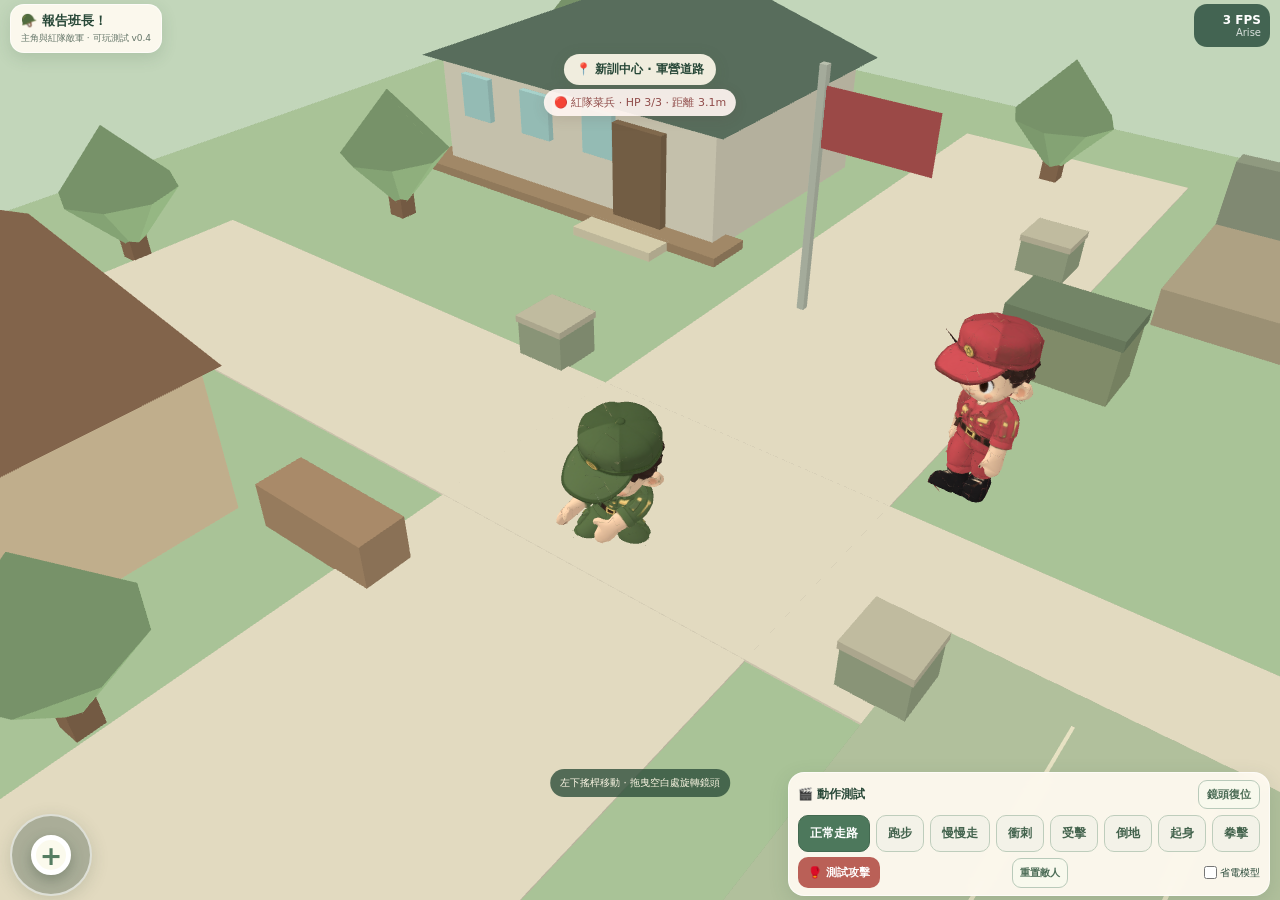
==== army-playtest.html @ dd738c08 "Add files via upload" ====
<!doctype html><html lang="zh-Hant"><head><meta charset="utf-8"><meta name="viewport" content="width=device-width,initial-scale=1,maximum-scale=1,user-scalable=no,viewport-fit=cover"><meta name="theme-color" content="#b8cbb1"><title>國軍模擬器｜Meshy 主角＋紅隊敵軍測試</title><link rel="stylesheet" href="./src/ui/playtest.css"></head><body>
<canvas id="world" aria-label="3D 國軍軍營遊戲測試場景"></canvas>
<header class="hud"><section class="title"><b>🪖 報告班長！</b><small>主角與紅隊敵軍 · 可玩測試 v0.4</small></section><div class="stats"><b id="fps">-- FPS</b><span id="state">載入中</span></div></header>
<div id="notice" class="notice">模型載入中…</div>
<div id="label" class="label">📍 新訓中心 · 集合場</div>
<div id="enemyStatus" class="enemy-status">🔴 紅隊菜兵　HP 3/3</div>
<div id="tip" class="tip">左下搖桿移動 · 拖曳空白處旋轉鏡頭</div>
<footer class="bottom"><div id="joy" class="joy"><div id="nub" class="nub"><span>+</span></div></div><section class="controls"><div class="controls-heading"><span>🎬 動作測試</span><button id="resetCamera" class="mini">鏡頭復位</button></div><div id="moves" class="moves"></div><div class="controls-lower"><button id="attack" class="attack">🥊 測試攻擊</button><button id="resetEnemy" class="mini">重置敵人</button><label><input type="checkbox" id="ecoview">省電模型</label></div></section></footer>
<div id="fatal" class="fatal" hidden></div>
<script type="module" src="./src/main.js"></script></body></html>
---- src/ui/playtest.css ----
:root{--ink:#284838;--paper:#fffaf0ef;--green:#466c55}*{box-sizing:border-box}html,body{width:100%;height:100%;overflow:hidden;margin:0;background:#b7c9b2;color:var(--ink);font-family:ui-rounded,"PingFang TC",system-ui,-apple-system,sans-serif;touch-action:none;-webkit-tap-highlight-color:transparent}button{font:inherit;cursor:pointer;touch-action:manipulation}#world{position:fixed;inset:0;width:100%;height:100%;touch-action:none;display:block}.hud{position:fixed;top:calc(env(safe-area-inset-top) + 8px);left:max(10px,env(safe-area-inset-left));right:max(10px,env(safe-area-inset-right));display:flex;align-items:flex-start;justify-content:space-between;gap:8px;pointer-events:none}.title{background:var(--paper);border-radius:14px;padding:10px 13px;box-shadow:0 5px 16px #35583a26;max-width:70%;border:1px solid #fff9}.title b{display:block;font-size:17px}.title small{display:block;font-size:10px;margin-top:2px;color:#637568}.stats{border-radius:13px;color:white;background:#315544e0;min-width:76px;font-size:12px;text-align:right;padding:9px}.stats b,.stats span{display:block}.stats span{font-size:10px;opacity:.8}.label{position:fixed;top:calc(env(safe-area-inset-top) + 88px);left:50%;transform:translateX(-50%);padding:7px 12px;border-radius:24px;background:#fffaebe9;box-shadow:0 3px 15px #51643e26;white-space:nowrap;font-size:12px;font-weight:800;max-width:95vw;text-overflow:ellipsis;overflow:hidden}.enemy-status{position:fixed;top:calc(env(safe-area-inset-top) + 128px);left:50%;transform:translateX(-50%);background:#fff6f1eb;border-radius:15px;padding:6px 10px;font-size:11px;color:#914d4b;white-space:nowrap;box-shadow:0 3px 13px #603a3a20}.notice{position:fixed;left:50%;top:39%;transform:translate(-50%,-50%);z-index:12;min-width:180px;max-width:85vw;text-align:center;border-radius:17px;background:#fff9ea;padding:16px 20px;font-size:14px;font-weight:750;box-shadow:0 6px 22px #2c493b30}.notice[hidden],.fatal[hidden]{display:none}.fatal{position:fixed;z-index:19;left:5vw;right:5vw;top:40%;border-radius:14px;background:#fff3e7;color:#8d3939;padding:17px;text-align:center}.tip{position:fixed;bottom:calc(env(safe-area-inset-bottom) + 178px);left:50%;transform:translateX(-50%);background:#2c4d39d8;color:#fff9e8;white-space:nowrap;font-size:10px;border-radius:17px;padding:7px 10px;pointer-events:none;opacity:.93}.bottom{position:fixed;bottom:0;left:0;right:0;padding:10px max(10px,env(safe-area-inset-right)) calc(env(safe-area-inset-bottom) + 8px) max(10px,env(safe-area-inset-left));display:flex;align-items:end;justify-content:space-between;gap:12px;pointer-events:none}.joy{width:105px;height:105px;flex-shrink:0;background:#3c574c56;border:2px solid #fff9;border-radius:50%;display:grid;place-items:center;box-shadow:0 4px 17px #3b513f2e;pointer-events:auto;touch-action:none}.nub{width:50px;height:50px;border-radius:50%;border:5px solid white;background:#fbfaed;display:grid;place-items:center;box-shadow:0 5px 14px #253d2d50;pointer-events:none}.nub span{font-size:27px;font-weight:800;color:#557d62}.controls{pointer-events:auto;border:1px solid #fff9;max-width:min(650px,calc(100vw - 126px));min-width:0;background:var(--paper);padding:10px 11px;border-radius:16px;box-shadow:0 6px 20px #35574426;backdrop-filter:blur(8px)}.controls-heading{display:flex;justify-content:space-between;align-items:center;font-size:12px;font-weight:800;margin-bottom:6px}.mini{border:1px solid #b9caba;border-radius:9px;color:#496a54;background:#f8f9ed;padding:6px 8px;font-weight:800;font-size:11px}.moves{display:flex;gap:6px;overflow-x:auto;overscroll-behavior-x:contain;scrollbar-width:none;padding-bottom:5px}.moves::-webkit-scrollbar{display:none}.moves button{white-space:nowrap;font-size:12px;padding:9px 11px;border-radius:10px;color:#43634d;background:#f3f2e8;border:1px solid #becdbc;font-weight:800;flex-shrink:0}.moves button.active{background:#4d785c;color:#fff;border-color:#436950}.controls-lower{display:flex;align-items:center;justify-content:space-between;gap:6px}.attack{background:#ba6057;color:white;border:0;border-radius:10px;font-size:11px;padding:8px 10px;font-weight:850}.controls-lower label{font-size:10px;white-space:nowrap}.controls-lower input{vertical-align:middle;accent-color:#507b5c}.controls-lower .mini{font-size:10px;padding:7px}.fatal b{display:block;margin-bottom:8px}@media (orientation:landscape){.title{padding:7px 10px}.title b{font-size:13px}.title small{font-size:9px}.hud{top:calc(env(safe-area-inset-top) + 4px)}.label{top:calc(env(safe-area-inset-top) + 54px)}.enemy-status{top:calc(env(safe-area-inset-top) + 89px)}.bottom{padding-bottom:calc(env(safe-area-inset-bottom) + 4px)}.joy{width:82px;height:82px}.nub{width:40px;height:40px}.controls{padding:7px 9px;max-width:70vw}.tip{bottom:calc(env(safe-area-inset-bottom) + 103px)}}@media (max-width:410px){.title b{font-size:14px}.controls{max-width:calc(100vw - 119px);padding:8px}.moves button{font-size:11px;padding:8px}.controls-lower{flex-wrap:wrap;justify-content:flex-start}.joy{width:94px;height:94px}.nub{width:44px;height:44px}.tip{bottom:calc(env(safe-area-inset-bottom) + 185px)}}
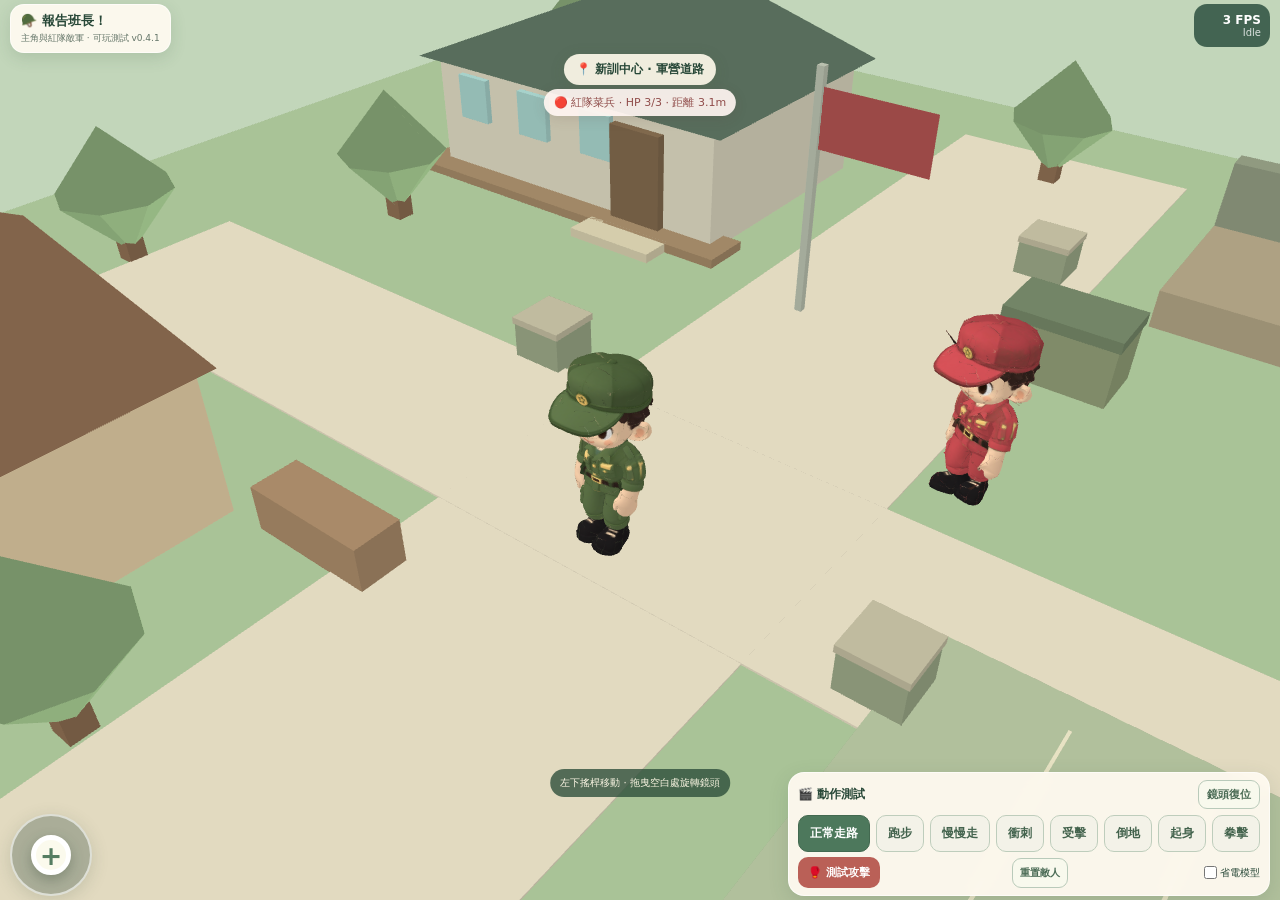
==== commit 05d57682: "Add files via upload" ====
--- a/army-playtest.html
+++ b/army-playtest.html
@@ -1,10 +1,10 @@
 <!doctype html><html lang="zh-Hant"><head><meta charset="utf-8"><meta name="viewport" content="width=device-width,initial-scale=1,maximum-scale=1,user-scalable=no,viewport-fit=cover"><meta name="theme-color" content="#b8cbb1"><title>國軍模擬器｜Meshy 主角＋紅隊敵軍測試</title><link rel="stylesheet" href="./src/ui/playtest.css"></head><body>
 <canvas id="world" aria-label="3D 國軍軍營遊戲測試場景"></canvas>
-<header class="hud"><section class="title"><b>🪖 報告班長！</b><small>主角與紅隊敵軍 · 可玩測試 v0.4</small></section><div class="stats"><b id="fps">-- FPS</b><span id="state">載入中</span></div></header>
+<header class="hud"><section class="title"><b>🪖 報告班長！</b><small>主角與紅隊敵軍 · 可玩測試 v0.4.1</small></section><div class="stats"><b id="fps">-- FPS</b><span id="state">載入中</span></div></header>
 <div id="notice" class="notice">模型載入中…</div>
 <div id="label" class="label">📍 新訓中心 · 集合場</div>
 <div id="enemyStatus" class="enemy-status">🔴 紅隊菜兵　HP 3/3</div>
 <div id="tip" class="tip">左下搖桿移動 · 拖曳空白處旋轉鏡頭</div>
 <footer class="bottom"><div id="joy" class="joy"><div id="nub" class="nub"><span>+</span></div></div><section class="controls"><div class="controls-heading"><span>🎬 動作測試</span><button id="resetCamera" class="mini">鏡頭復位</button></div><div id="moves" class="moves"></div><div class="controls-lower"><button id="attack" class="attack">🥊 測試攻擊</button><button id="resetEnemy" class="mini">重置敵人</button><label><input type="checkbox" id="ecoview">省電模型</label></div></section></footer>
 <div id="fatal" class="fatal" hidden></div>
-<script type="module" src="./src/main.js"></script></body></html>
+<script type="module" src="./src/main.js?v=041"></script></body></html>
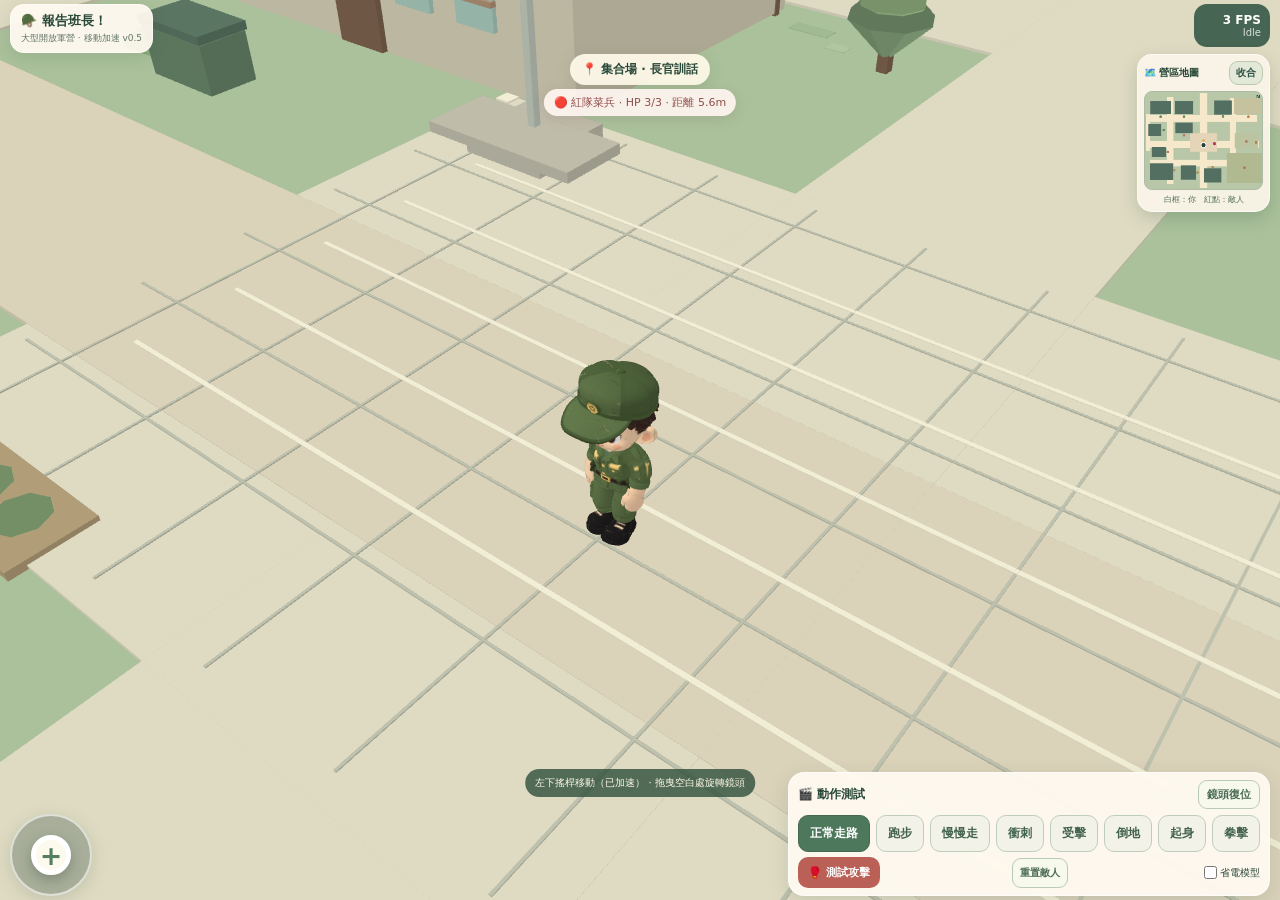
==== commit bc97d4b1: "Add files via upload" ====
--- a/army-playtest.html
+++ b/army-playtest.html
@@ -1,10 +1,11 @@
-<!doctype html><html lang="zh-Hant"><head><meta charset="utf-8"><meta name="viewport" content="width=device-width,initial-scale=1,maximum-scale=1,user-scalable=no,viewport-fit=cover"><meta name="theme-color" content="#b8cbb1"><title>國軍模擬器｜Meshy 主角＋紅隊敵軍測試</title><link rel="stylesheet" href="./src/ui/playtest.css"></head><body>
+<!doctype html><html lang="zh-Hant"><head><meta charset="utf-8"><meta name="viewport" content="width=device-width,initial-scale=1,maximum-scale=1,user-scalable=no,viewport-fit=cover"><meta name="theme-color" content="#b8cbb1"><title>國軍模擬器｜v0.5 大型軍營地圖測試</title><link rel="stylesheet" href="./src/ui/playtest.css?v=050"></head><body>
 <canvas id="world" aria-label="3D 國軍軍營遊戲測試場景"></canvas>
-<header class="hud"><section class="title"><b>🪖 報告班長！</b><small>主角與紅隊敵軍 · 可玩測試 v0.4.1</small></section><div class="stats"><b id="fps">-- FPS</b><span id="state">載入中</span></div></header>
+<header class="hud"><section class="title"><b>🪖 報告班長！</b><small>大型開放軍營 · 移動加速 v0.5</small></section><div class="stats"><b id="fps">-- FPS</b><span id="state">載入中</span></div></header>
 <div id="notice" class="notice">模型載入中…</div>
 <div id="label" class="label">📍 新訓中心 · 集合場</div>
+<aside id="minimap" class="minimap"><div class="minimap-title">🗺️ 營區地圖 <button id="mapToggle" type="button">收合</button></div><canvas id="miniCanvas" width="300" height="250" aria-label="軍營小地圖"></canvas><small>白框：你　紅點：敵人</small></aside>
 <div id="enemyStatus" class="enemy-status">🔴 紅隊菜兵　HP 3/3</div>
-<div id="tip" class="tip">左下搖桿移動 · 拖曳空白處旋轉鏡頭</div>
+<div id="tip" class="tip">左下搖桿移動（已加速） · 拖曳空白處旋轉鏡頭</div>
 <footer class="bottom"><div id="joy" class="joy"><div id="nub" class="nub"><span>+</span></div></div><section class="controls"><div class="controls-heading"><span>🎬 動作測試</span><button id="resetCamera" class="mini">鏡頭復位</button></div><div id="moves" class="moves"></div><div class="controls-lower"><button id="attack" class="attack">🥊 測試攻擊</button><button id="resetEnemy" class="mini">重置敵人</button><label><input type="checkbox" id="ecoview">省電模型</label></div></section></footer>
 <div id="fatal" class="fatal" hidden></div>
-<script type="module" src="./src/main.js?v=041"></script></body></html>
+<script type="module" src="./src/main.js?v=050"></script></body></html>
--- a/src/ui/playtest.css
+++ b/src/ui/playtest.css
@@ -1 +1,11 @@
 :root{--ink:#284838;--paper:#fffaf0ef;--green:#466c55}*{box-sizing:border-box}html,body{width:100%;height:100%;overflow:hidden;margin:0;background:#b7c9b2;color:var(--ink);font-family:ui-rounded,"PingFang TC",system-ui,-apple-system,sans-serif;touch-action:none;-webkit-tap-highlight-color:transparent}button{font:inherit;cursor:pointer;touch-action:manipulation}#world{position:fixed;inset:0;width:100%;height:100%;touch-action:none;display:block}.hud{position:fixed;top:calc(env(safe-area-inset-top) + 8px);left:max(10px,env(safe-area-inset-left));right:max(10px,env(safe-area-inset-right));display:flex;align-items:flex-start;justify-content:space-between;gap:8px;pointer-events:none}.title{background:var(--paper);border-radius:14px;padding:10px 13px;box-shadow:0 5px 16px #35583a26;max-width:70%;border:1px solid #fff9}.title b{display:block;font-size:17px}.title small{display:block;font-size:10px;margin-top:2px;color:#637568}.stats{border-radius:13px;color:white;background:#315544e0;min-width:76px;font-size:12px;text-align:right;padding:9px}.stats b,.stats span{display:block}.stats span{font-size:10px;opacity:.8}.label{position:fixed;top:calc(env(safe-area-inset-top) + 88px);left:50%;transform:translateX(-50%);padding:7px 12px;border-radius:24px;background:#fffaebe9;box-shadow:0 3px 15px #51643e26;white-space:nowrap;font-size:12px;font-weight:800;max-width:95vw;text-overflow:ellipsis;overflow:hidden}.enemy-status{position:fixed;top:calc(env(safe-area-inset-top) + 128px);left:50%;transform:translateX(-50%);background:#fff6f1eb;border-radius:15px;padding:6px 10px;font-size:11px;color:#914d4b;white-space:nowrap;box-shadow:0 3px 13px #603a3a20}.notice{position:fixed;left:50%;top:39%;transform:translate(-50%,-50%);z-index:12;min-width:180px;max-width:85vw;text-align:center;border-radius:17px;background:#fff9ea;padding:16px 20px;font-size:14px;font-weight:750;box-shadow:0 6px 22px #2c493b30}.notice[hidden],.fatal[hidden]{display:none}.fatal{position:fixed;z-index:19;left:5vw;right:5vw;top:40%;border-radius:14px;background:#fff3e7;color:#8d3939;padding:17px;text-align:center}.tip{position:fixed;bottom:calc(env(safe-area-inset-bottom) + 178px);left:50%;transform:translateX(-50%);background:#2c4d39d8;color:#fff9e8;white-space:nowrap;font-size:10px;border-radius:17px;padding:7px 10px;pointer-events:none;opacity:.93}.bottom{position:fixed;bottom:0;left:0;right:0;padding:10px max(10px,env(safe-area-inset-right)) calc(env(safe-area-inset-bottom) + 8px) max(10px,env(safe-area-inset-left));display:flex;align-items:end;justify-content:space-between;gap:12px;pointer-events:none}.joy{width:105px;height:105px;flex-shrink:0;background:#3c574c56;border:2px solid #fff9;border-radius:50%;display:grid;place-items:center;box-shadow:0 4px 17px #3b513f2e;pointer-events:auto;touch-action:none}.nub{width:50px;height:50px;border-radius:50%;border:5px solid white;background:#fbfaed;display:grid;place-items:center;box-shadow:0 5px 14px #253d2d50;pointer-events:none}.nub span{font-size:27px;font-weight:800;color:#557d62}.controls{pointer-events:auto;border:1px solid #fff9;max-width:min(650px,calc(100vw - 126px));min-width:0;background:var(--paper);padding:10px 11px;border-radius:16px;box-shadow:0 6px 20px #35574426;backdrop-filter:blur(8px)}.controls-heading{display:flex;justify-content:space-between;align-items:center;font-size:12px;font-weight:800;margin-bottom:6px}.mini{border:1px solid #b9caba;border-radius:9px;color:#496a54;background:#f8f9ed;padding:6px 8px;font-weight:800;font-size:11px}.moves{display:flex;gap:6px;overflow-x:auto;overscroll-behavior-x:contain;scrollbar-width:none;padding-bottom:5px}.moves::-webkit-scrollbar{display:none}.moves button{white-space:nowrap;font-size:12px;padding:9px 11px;border-radius:10px;color:#43634d;background:#f3f2e8;border:1px solid #becdbc;font-weight:800;flex-shrink:0}.moves button.active{background:#4d785c;color:#fff;border-color:#436950}.controls-lower{display:flex;align-items:center;justify-content:space-between;gap:6px}.attack{background:#ba6057;color:white;border:0;border-radius:10px;font-size:11px;padding:8px 10px;font-weight:850}.controls-lower label{font-size:10px;white-space:nowrap}.controls-lower input{vertical-align:middle;accent-color:#507b5c}.controls-lower .mini{font-size:10px;padding:7px}.fatal b{display:block;margin-bottom:8px}@media (orientation:landscape){.title{padding:7px 10px}.title b{font-size:13px}.title small{font-size:9px}.hud{top:calc(env(safe-area-inset-top) + 4px)}.label{top:calc(env(safe-area-inset-top) + 54px)}.enemy-status{top:calc(env(safe-area-inset-top) + 89px)}.bottom{padding-bottom:calc(env(safe-area-inset-bottom) + 4px)}.joy{width:82px;height:82px}.nub{width:40px;height:40px}.controls{padding:7px 9px;max-width:70vw}.tip{bottom:calc(env(safe-area-inset-bottom) + 103px)}}@media (max-width:410px){.title b{font-size:14px}.controls{max-width:calc(100vw - 119px);padding:8px}.moves button{font-size:11px;padding:8px}.controls-lower{flex-wrap:wrap;justify-content:flex-start}.joy{width:94px;height:94px}.nub{width:44px;height:44px}.tip{bottom:calc(env(safe-area-inset-bottom) + 185px)}}
+
+/* v0.5 Large-camp cartography. Overlaid minimap can be collapsed for small phones. */
+.minimap{position:fixed;z-index:4;right:max(10px,env(safe-area-inset-right));top:calc(env(safe-area-inset-top) + 163px);width:166px;border:1px solid #fff9;background:#faf5e8f0;border-radius:15px;padding:8px;box-shadow:0 6px 18px #214a3433;backdrop-filter:blur(8px);pointer-events:auto}
+.minimap-title{display:flex;justify-content:space-between;align-items:center;font-size:11px;font-weight:850;margin-bottom:6px;color:#284838}
+.minimap-title button{font-size:10px;border-radius:9px;background:#e3e9d9;border:1px solid #bdc8af;color:#315444;padding:4px 6px;font-weight:750}
+.minimap canvas{display:block;width:100%;aspect-ratio:6/5;border-radius:8px;border:1px solid #acbca6;background:#b7c7a8}
+.minimap small{display:block;color:#506a59;font-size:9px;text-align:center;margin-top:4px}
+.minimap.collapsed{width:auto;padding:7px 8px}.minimap.collapsed canvas,.minimap.collapsed small{display:none}.minimap.collapsed .minimap-title{margin:0;gap:9px}
+@media (orientation:landscape){.minimap{width:133px;top:calc(env(safe-area-inset-top) + 54px);padding:6px}.minimap-title{font-size:10px}.minimap small{font-size:8px}}
+@media (max-height:550px) and (orientation:landscape){.minimap{width:113px}}
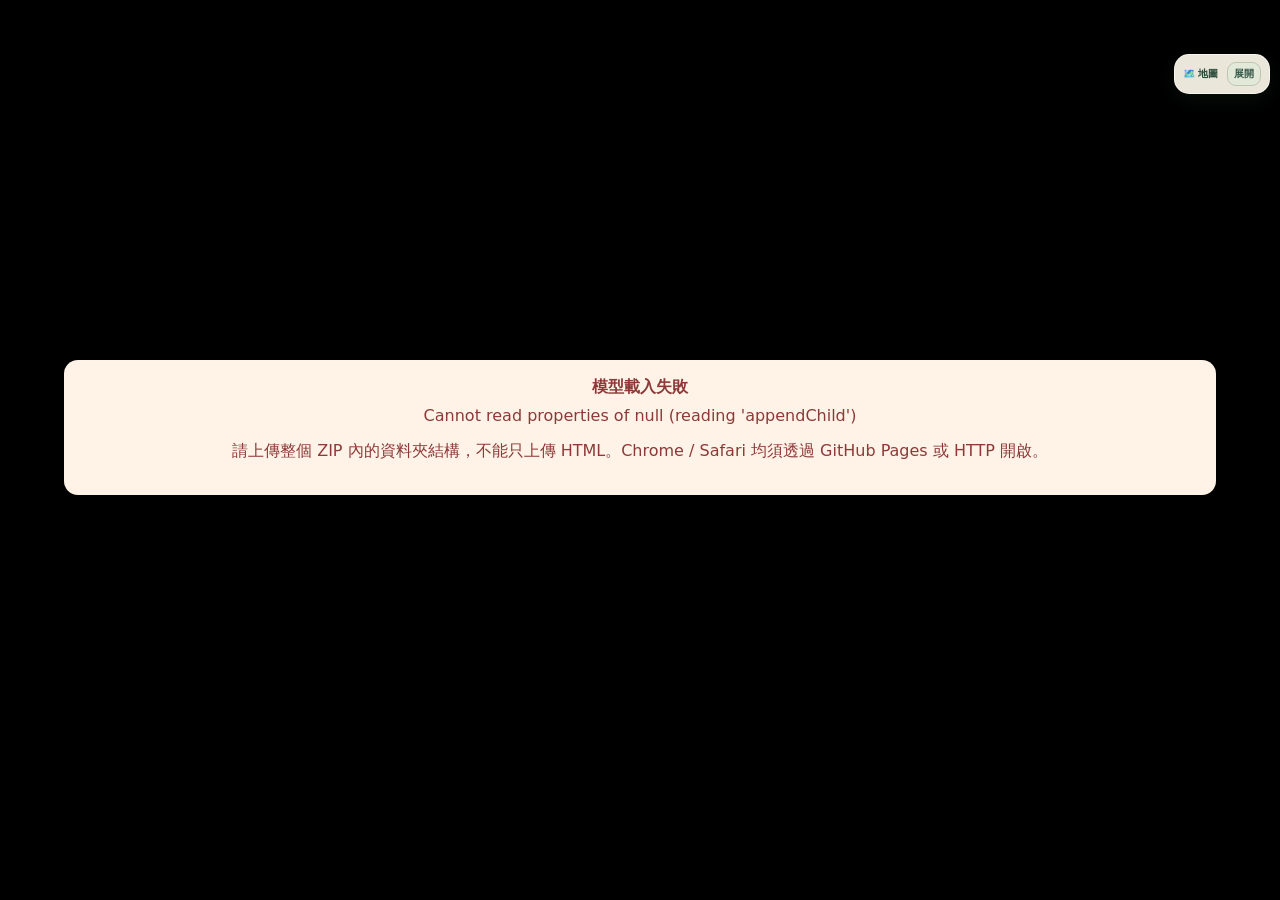
==== commit 7a6746e4: "Add files via upload" ====
--- a/army-playtest.html
+++ b/army-playtest.html
@@ -1,11 +1,24 @@
-<!doctype html><html lang="zh-Hant"><head><meta charset="utf-8"><meta name="viewport" content="width=device-width,initial-scale=1,maximum-scale=1,user-scalable=no,viewport-fit=cover"><meta name="theme-color" content="#b8cbb1"><title>國軍模擬器｜v0.5 大型軍營地圖測試</title><link rel="stylesheet" href="./src/ui/playtest.css?v=050"></head><body>
-<canvas id="world" aria-label="3D 國軍軍營遊戲測試場景"></canvas>
-<header class="hud"><section class="title"><b>🪖 報告班長！</b><small>大型開放軍營 · 移動加速 v0.5</small></section><div class="stats"><b id="fps">-- FPS</b><span id="state">載入中</span></div></header>
-<div id="notice" class="notice">模型載入中…</div>
-<div id="label" class="label">📍 新訓中心 · 集合場</div>
-<aside id="minimap" class="minimap"><div class="minimap-title">🗺️ 營區地圖 <button id="mapToggle" type="button">收合</button></div><canvas id="miniCanvas" width="300" height="250" aria-label="軍營小地圖"></canvas><small>白框：你　紅點：敵人</small></aside>
-<div id="enemyStatus" class="enemy-status">🔴 紅隊菜兵　HP 3/3</div>
-<div id="tip" class="tip">左下搖桿移動（已加速） · 拖曳空白處旋轉鏡頭</div>
-<footer class="bottom"><div id="joy" class="joy"><div id="nub" class="nub"><span>+</span></div></div><section class="controls"><div class="controls-heading"><span>🎬 動作測試</span><button id="resetCamera" class="mini">鏡頭復位</button></div><div id="moves" class="moves"></div><div class="controls-lower"><button id="attack" class="attack">🥊 測試攻擊</button><button id="resetEnemy" class="mini">重置敵人</button><label><input type="checkbox" id="ecoview">省電模型</label></div></section></footer>
-<div id="fatal" class="fatal" hidden></div>
-<script type="module" src="./src/main.js?v=050"></script></body></html>
+<!doctype html>
+<html lang="zh-Hant">
+<head>
+  <meta charset="utf-8">
+  <meta name="viewport" content="width=device-width, initial-scale=1, maximum-scale=1, user-scalable=no, viewport-fit=cover">
+  <meta name="theme-color" content="#b8cbb1">
+  <title>國軍模擬器｜大型軍營</title>
+  <link rel="stylesheet" href="./src/ui/playtest.css?v=051">
+</head>
+<body>
+  <canvas id="world" aria-label="3D 軍營地圖：螢幕中下方滑動移動，螢幕上方拖曳旋轉鏡頭"></canvas>
+  <aside id="minimap" class="minimap collapsed">
+    <div class="minimap-title"><span>🗺️ 地圖</span><button id="mapToggle" type="button" aria-expanded="false">展開</button></div>
+    <canvas id="miniCanvas" width="300" height="250" aria-label="軍營小地圖"></canvas>
+    <small>白框：你　紅點：敵人</small>
+  </aside>
+  <div id="floatingStick" class="floating-stick" aria-hidden="true">
+    <div class="stick-base"><div id="stickThumb" class="stick-thumb"></div></div>
+  </div>
+  <div id="notice" class="notice" hidden></div>
+  <div id="fatal" class="fatal" hidden></div>
+  <script type="module" src="./src/main.js?v=051"></script>
+</body>
+</html>
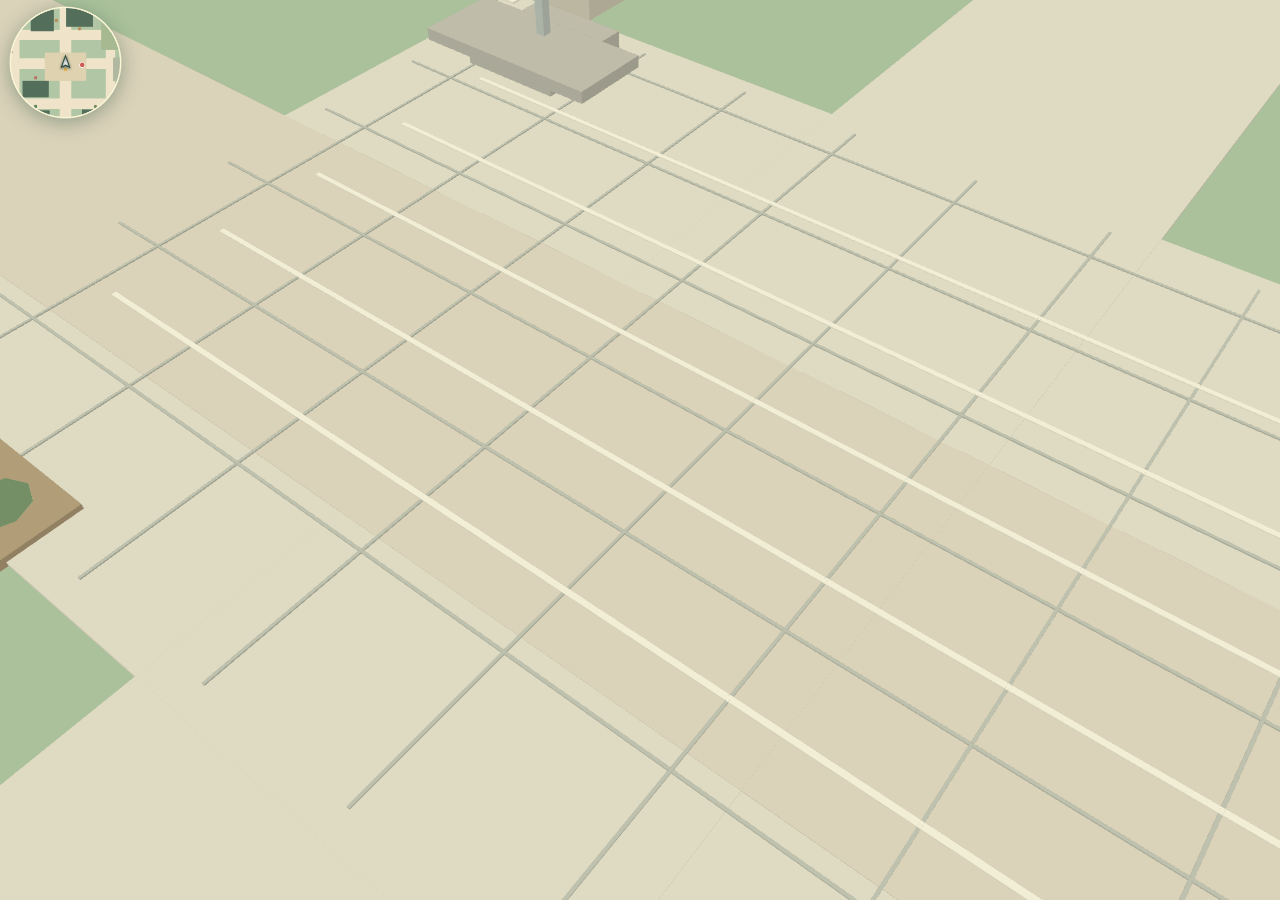
==== commit 6cd5ac34: "Add files via upload" ====
--- a/army-playtest.html
+++ b/army-playtest.html
@@ -5,20 +5,18 @@
   <meta name="viewport" content="width=device-width, initial-scale=1, maximum-scale=1, user-scalable=no, viewport-fit=cover">
   <meta name="theme-color" content="#b8cbb1">
   <title>國軍模擬器｜大型軍營</title>
-  <link rel="stylesheet" href="./src/ui/playtest.css?v=051">
+  <link rel="stylesheet" href="./src/ui/playtest.css?v=053">
 </head>
 <body>
   <canvas id="world" aria-label="3D 軍營地圖：螢幕中下方滑動移動，螢幕上方拖曳旋轉鏡頭"></canvas>
-  <aside id="minimap" class="minimap collapsed">
-    <div class="minimap-title"><span>🗺️ 地圖</span><button id="mapToggle" type="button" aria-expanded="false">展開</button></div>
-    <canvas id="miniCanvas" width="300" height="250" aria-label="軍營小地圖"></canvas>
-    <small>白框：你　紅點：敵人</small>
+  <aside id="minimap" class="minimap" aria-label="角色置中的旋轉小地圖">
+    <canvas id="miniCanvas" width="224" height="224" aria-label="軍營方向雷達：箭頭朝上，地圖隨角色轉向"></canvas>
   </aside>
   <div id="floatingStick" class="floating-stick" aria-hidden="true">
     <div class="stick-base"><div id="stickThumb" class="stick-thumb"></div></div>
   </div>
   <div id="notice" class="notice" hidden></div>
   <div id="fatal" class="fatal" hidden></div>
-  <script type="module" src="./src/main.js?v=051"></script>
+  <script type="module" src="./src/main.js?v=053"></script>
 </body>
 </html>
--- a/src/ui/playtest.css
+++ b/src/ui/playtest.css
@@ -1,11 +1,19 @@
-:root{--ink:#284838;--paper:#fffaf0ef;--green:#466c55}*{box-sizing:border-box}html,body{width:100%;height:100%;overflow:hidden;margin:0;background:#b7c9b2;color:var(--ink);font-family:ui-rounded,"PingFang TC",system-ui,-apple-system,sans-serif;touch-action:none;-webkit-tap-highlight-color:transparent}button{font:inherit;cursor:pointer;touch-action:manipulation}#world{position:fixed;inset:0;width:100%;height:100%;touch-action:none;display:block}.hud{position:fixed;top:calc(env(safe-area-inset-top) + 8px);left:max(10px,env(safe-area-inset-left));right:max(10px,env(safe-area-inset-right));display:flex;align-items:flex-start;justify-content:space-between;gap:8px;pointer-events:none}.title{background:var(--paper);border-radius:14px;padding:10px 13px;box-shadow:0 5px 16px #35583a26;max-width:70%;border:1px solid #fff9}.title b{display:block;font-size:17px}.title small{display:block;font-size:10px;margin-top:2px;color:#637568}.stats{border-radius:13px;color:white;background:#315544e0;min-width:76px;font-size:12px;text-align:right;padding:9px}.stats b,.stats span{display:block}.stats span{font-size:10px;opacity:.8}.label{position:fixed;top:calc(env(safe-area-inset-top) + 88px);left:50%;transform:translateX(-50%);padding:7px 12px;border-radius:24px;background:#fffaebe9;box-shadow:0 3px 15px #51643e26;white-space:nowrap;font-size:12px;font-weight:800;max-width:95vw;text-overflow:ellipsis;overflow:hidden}.enemy-status{position:fixed;top:calc(env(safe-area-inset-top) + 128px);left:50%;transform:translateX(-50%);background:#fff6f1eb;border-radius:15px;padding:6px 10px;font-size:11px;color:#914d4b;white-space:nowrap;box-shadow:0 3px 13px #603a3a20}.notice{position:fixed;left:50%;top:39%;transform:translate(-50%,-50%);z-index:12;min-width:180px;max-width:85vw;text-align:center;border-radius:17px;background:#fff9ea;padding:16px 20px;font-size:14px;font-weight:750;box-shadow:0 6px 22px #2c493b30}.notice[hidden],.fatal[hidden]{display:none}.fatal{position:fixed;z-index:19;left:5vw;right:5vw;top:40%;border-radius:14px;background:#fff3e7;color:#8d3939;padding:17px;text-align:center}.tip{position:fixed;bottom:calc(env(safe-area-inset-bottom) + 178px);left:50%;transform:translateX(-50%);background:#2c4d39d8;color:#fff9e8;white-space:nowrap;font-size:10px;border-radius:17px;padding:7px 10px;pointer-events:none;opacity:.93}.bottom{position:fixed;bottom:0;left:0;right:0;padding:10px max(10px,env(safe-area-inset-right)) calc(env(safe-area-inset-bottom) + 8px) max(10px,env(safe-area-inset-left));display:flex;align-items:end;justify-content:space-between;gap:12px;pointer-events:none}.joy{width:105px;height:105px;flex-shrink:0;background:#3c574c56;border:2px solid #fff9;border-radius:50%;display:grid;place-items:center;box-shadow:0 4px 17px #3b513f2e;pointer-events:auto;touch-action:none}.nub{width:50px;height:50px;border-radius:50%;border:5px solid white;background:#fbfaed;display:grid;place-items:center;box-shadow:0 5px 14px #253d2d50;pointer-events:none}.nub span{font-size:27px;font-weight:800;color:#557d62}.controls{pointer-events:auto;border:1px solid #fff9;max-width:min(650px,calc(100vw - 126px));min-width:0;background:var(--paper);padding:10px 11px;border-radius:16px;box-shadow:0 6px 20px #35574426;backdrop-filter:blur(8px)}.controls-heading{display:flex;justify-content:space-between;align-items:center;font-size:12px;font-weight:800;margin-bottom:6px}.mini{border:1px solid #b9caba;border-radius:9px;color:#496a54;background:#f8f9ed;padding:6px 8px;font-weight:800;font-size:11px}.moves{display:flex;gap:6px;overflow-x:auto;overscroll-behavior-x:contain;scrollbar-width:none;padding-bottom:5px}.moves::-webkit-scrollbar{display:none}.moves button{white-space:nowrap;font-size:12px;padding:9px 11px;border-radius:10px;color:#43634d;background:#f3f2e8;border:1px solid #becdbc;font-weight:800;flex-shrink:0}.moves button.active{background:#4d785c;color:#fff;border-color:#436950}.controls-lower{display:flex;align-items:center;justify-content:space-between;gap:6px}.attack{background:#ba6057;color:white;border:0;border-radius:10px;font-size:11px;padding:8px 10px;font-weight:850}.controls-lower label{font-size:10px;white-space:nowrap}.controls-lower input{vertical-align:middle;accent-color:#507b5c}.controls-lower .mini{font-size:10px;padding:7px}.fatal b{display:block;margin-bottom:8px}@media (orientation:landscape){.title{padding:7px 10px}.title b{font-size:13px}.title small{font-size:9px}.hud{top:calc(env(safe-area-inset-top) + 4px)}.label{top:calc(env(safe-area-inset-top) + 54px)}.enemy-status{top:calc(env(safe-area-inset-top) + 89px)}.bottom{padding-bottom:calc(env(safe-area-inset-bottom) + 4px)}.joy{width:82px;height:82px}.nub{width:40px;height:40px}.controls{padding:7px 9px;max-width:70vw}.tip{bottom:calc(env(safe-area-inset-bottom) + 103px)}}@media (max-width:410px){.title b{font-size:14px}.controls{max-width:calc(100vw - 119px);padding:8px}.moves button{font-size:11px;padding:8px}.controls-lower{flex-wrap:wrap;justify-content:flex-start}.joy{width:94px;height:94px}.nub{width:44px;height:44px}.tip{bottom:calc(env(safe-area-inset-bottom) + 185px)}}
-
-/* v0.5 Large-camp cartography. Overlaid minimap can be collapsed for small phones. */
-.minimap{position:fixed;z-index:4;right:max(10px,env(safe-area-inset-right));top:calc(env(safe-area-inset-top) + 163px);width:166px;border:1px solid #fff9;background:#faf5e8f0;border-radius:15px;padding:8px;box-shadow:0 6px 18px #214a3433;backdrop-filter:blur(8px);pointer-events:auto}
-.minimap-title{display:flex;justify-content:space-between;align-items:center;font-size:11px;font-weight:850;margin-bottom:6px;color:#284838}
-.minimap-title button{font-size:10px;border-radius:9px;background:#e3e9d9;border:1px solid #bdc8af;color:#315444;padding:4px 6px;font-weight:750}
-.minimap canvas{display:block;width:100%;aspect-ratio:6/5;border-radius:8px;border:1px solid #acbca6;background:#b7c7a8}
-.minimap small{display:block;color:#506a59;font-size:9px;text-align:center;margin-top:4px}
-.minimap.collapsed{width:auto;padding:7px 8px}.minimap.collapsed canvas,.minimap.collapsed small{display:none}.minimap.collapsed .minimap-title{margin:0;gap:9px}
-@media (orientation:landscape){.minimap{width:133px;top:calc(env(safe-area-inset-top) + 54px);padding:6px}.minimap-title{font-size:10px}.minimap small{font-size:8px}}
-@media (max-height:550px) and (orientation:landscape){.minimap{width:113px}}
+:root{--ink:#284838;--paper:#fffaf0ee;--green:#466c55}
+*{box-sizing:border-box}
+html,body{width:100%;height:100%;overflow:hidden;margin:0;background:#b7c9b2;color:var(--ink);font-family:ui-rounded,"PingFang TC",system-ui,-apple-system,sans-serif;touch-action:none;-webkit-tap-highlight-color:transparent}
+button{font:inherit;cursor:pointer;touch-action:manipulation}
+#world{position:fixed;inset:0;width:100%;height:100%;display:block;touch-action:none}
+/* Small always-visible player-centered radar; left safe area, no controls. */
+.minimap{position:fixed;z-index:4;left:max(10px,env(safe-area-inset-left));top:calc(env(safe-area-inset-top) + 9px);width:148px;height:148px;border-radius:50%;padding:0;background:transparent;pointer-events:none;filter:drop-shadow(0 4px 10px #274e3b66)}
+.minimap canvas{display:block;width:100%;height:100%;border-radius:50%}
+/* Overlay cannot steal touches from the game canvas. */
+.floating-stick{position:fixed;z-index:6;left:50%;top:65%;width:136px;height:136px;transform:translate(-50%,-50%) scale(.88);opacity:0;visibility:hidden;pointer-events:none;transition:opacity 85ms ease,transform 85ms ease,visibility 85ms linear}
+.floating-stick.active{visibility:visible;opacity:1;transform:translate(-50%,-50%) scale(1)}
+.stick-base{width:100%;height:100%;display:grid;place-items:center;border-radius:50%;border:2px solid #f6ffe8b0;background:#2b493e42;box-shadow:0 5px 21px #1c352442,inset 0 0 20px #d5e7b62d;backdrop-filter:blur(2px)}
+.stick-thumb{width:58px;height:58px;border-radius:50%;border:3px solid #fffbeddf;background:#fbffecdf;box-shadow:0 4px 14px #173b2e55;will-change:transform}
+.floating-stick.run .stick-thumb{background:#e7efb8ee}
+.floating-stick.sprint .stick-thumb{background:#ffdda5f0}
+.notice{position:fixed;left:50%;top:39%;transform:translate(-50%,-50%);z-index:12;min-width:180px;max-width:85vw;text-align:center;border-radius:17px;background:#fff9ea;padding:16px 20px;font-size:14px;font-weight:750;box-shadow:0 6px 22px #2c493b30}
+.notice[hidden],.fatal[hidden]{display:none}
+.fatal{position:fixed;z-index:19;left:5vw;right:5vw;top:40%;border-radius:14px;background:#fff3e7;color:#8d3939;padding:17px;text-align:center}.fatal b{display:block;margin-bottom:8px}
+@media (orientation:landscape){.minimap{top:calc(env(safe-area-inset-top) + 5px);left:max(8px,env(safe-area-inset-left));width:115px;height:115px}.floating-stick{width:116px;height:116px}.stick-thumb{width:48px;height:48px}}
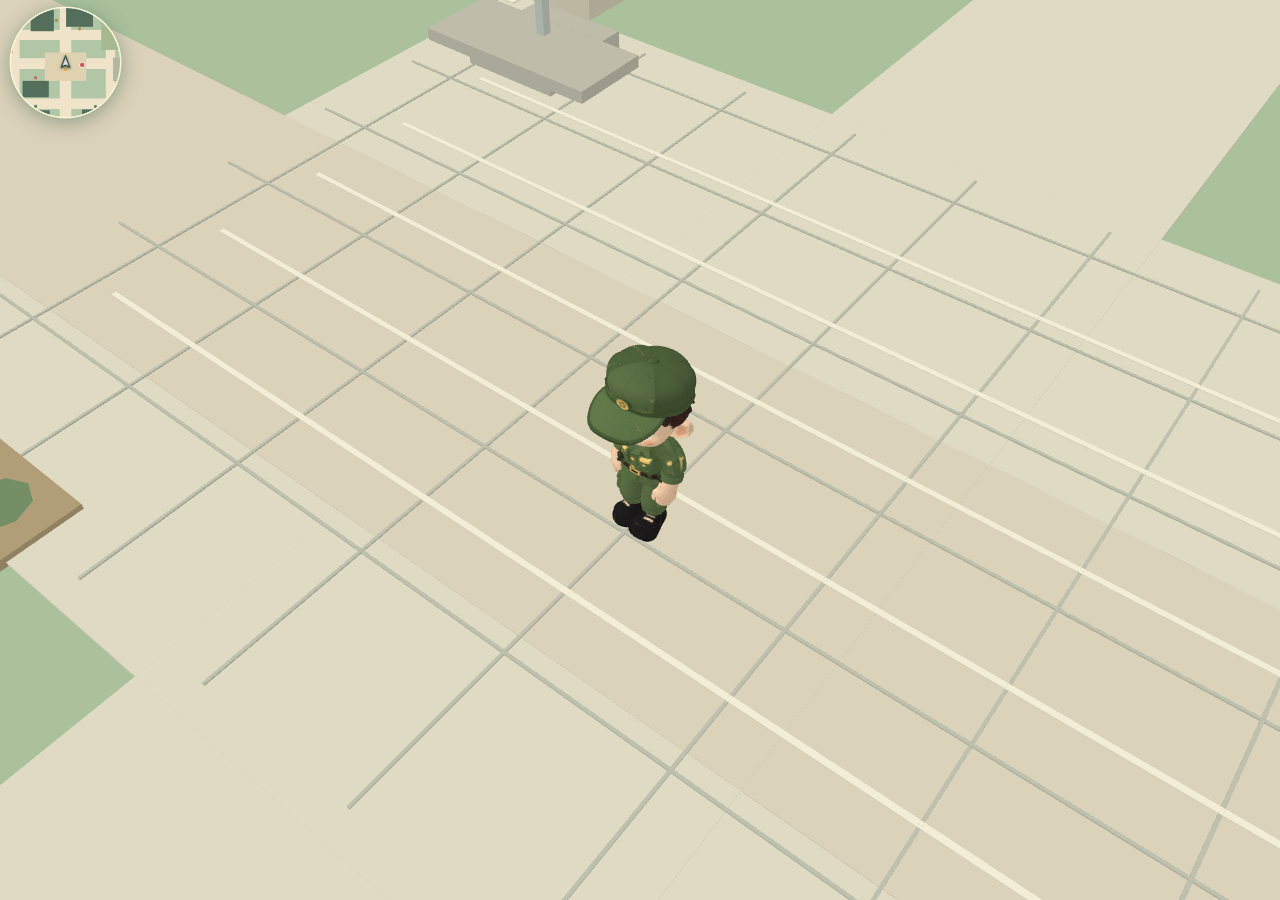
==== commit 709d06cb: "Add files via upload" ====
--- a/army-playtest.html
+++ b/army-playtest.html
@@ -5,7 +5,7 @@
   <meta name="viewport" content="width=device-width, initial-scale=1, maximum-scale=1, user-scalable=no, viewport-fit=cover">
   <meta name="theme-color" content="#b8cbb1">
   <title>國軍模擬器｜大型軍營</title>
-  <link rel="stylesheet" href="./src/ui/playtest.css?v=053">
+  <link rel="stylesheet" href="./src/ui/playtest.css?v=054">
 </head>
 <body>
   <canvas id="world" aria-label="3D 軍營地圖：螢幕中下方滑動移動，螢幕上方拖曳旋轉鏡頭"></canvas>
@@ -17,6 +17,6 @@
   </div>
   <div id="notice" class="notice" hidden></div>
   <div id="fatal" class="fatal" hidden></div>
-  <script type="module" src="./src/main.js?v=053"></script>
+  <script type="module" src="./src/main.js?v=054"></script>
 </body>
 </html>
